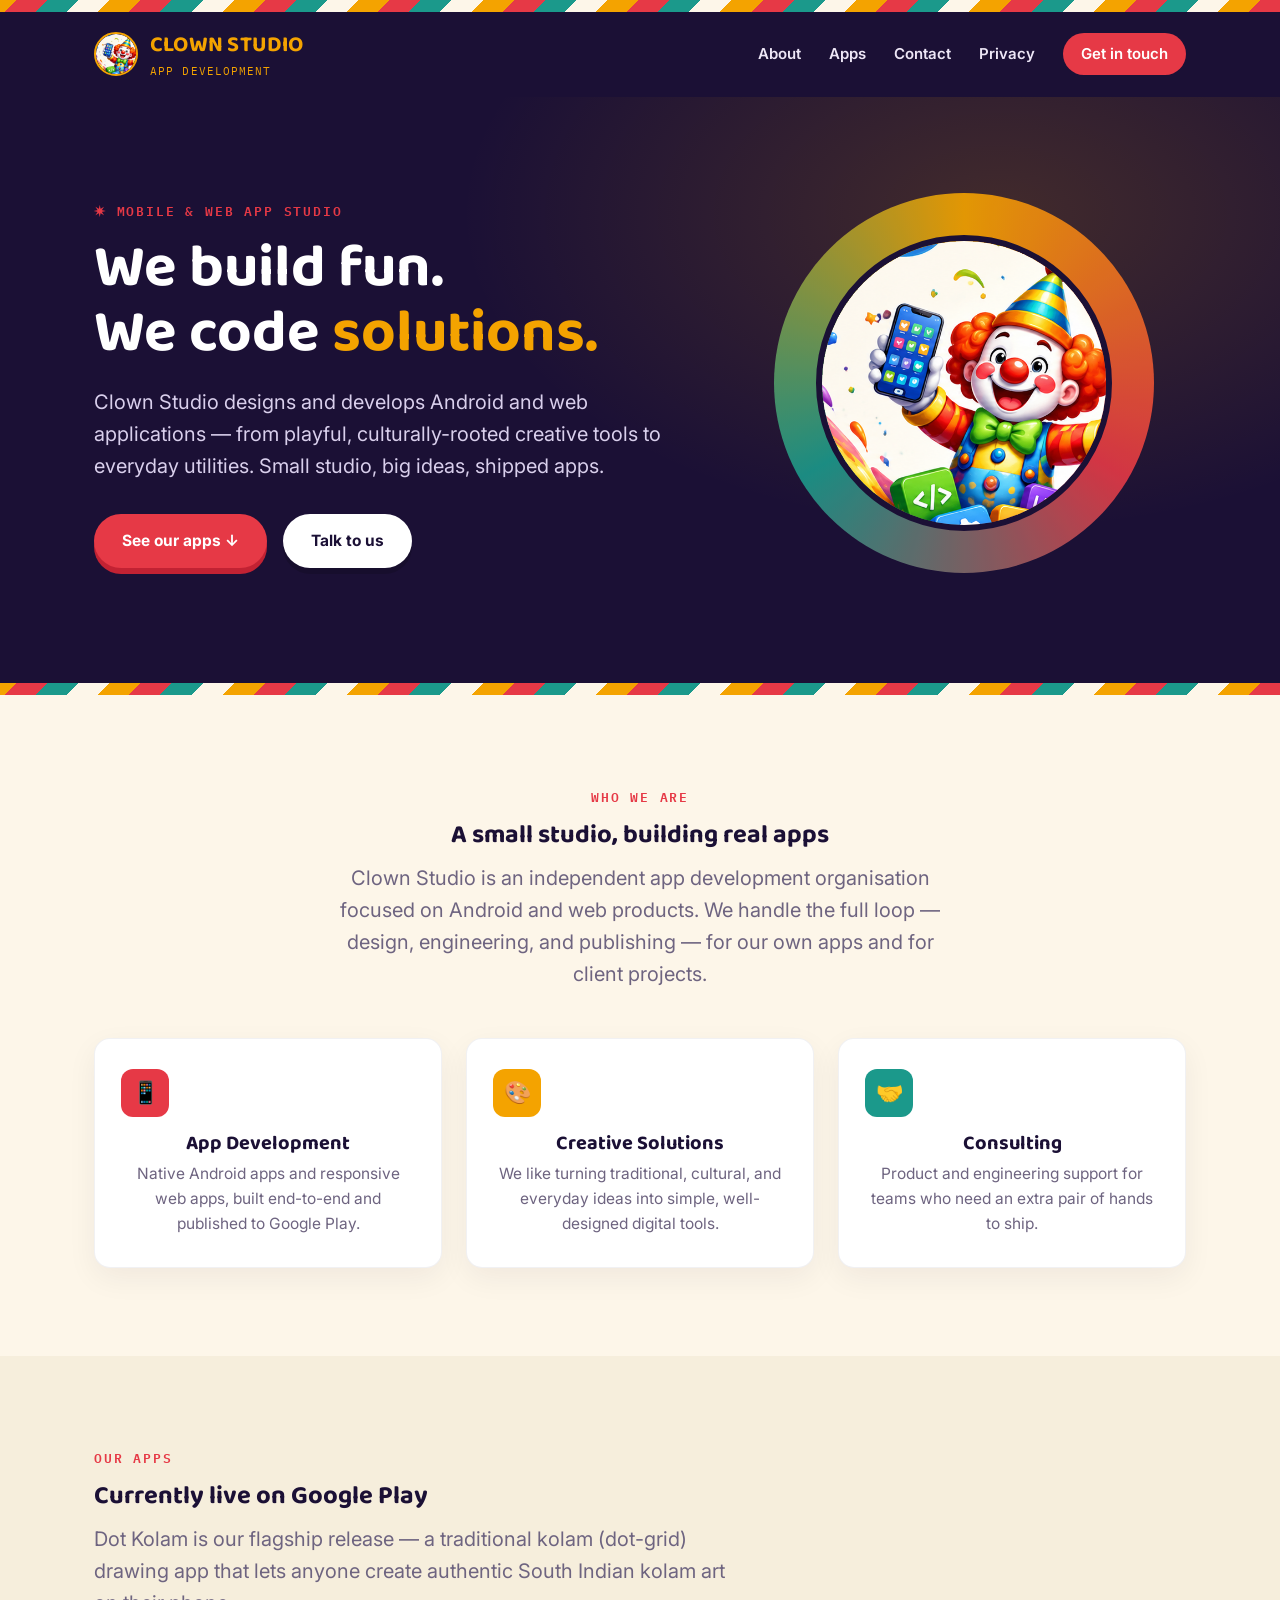
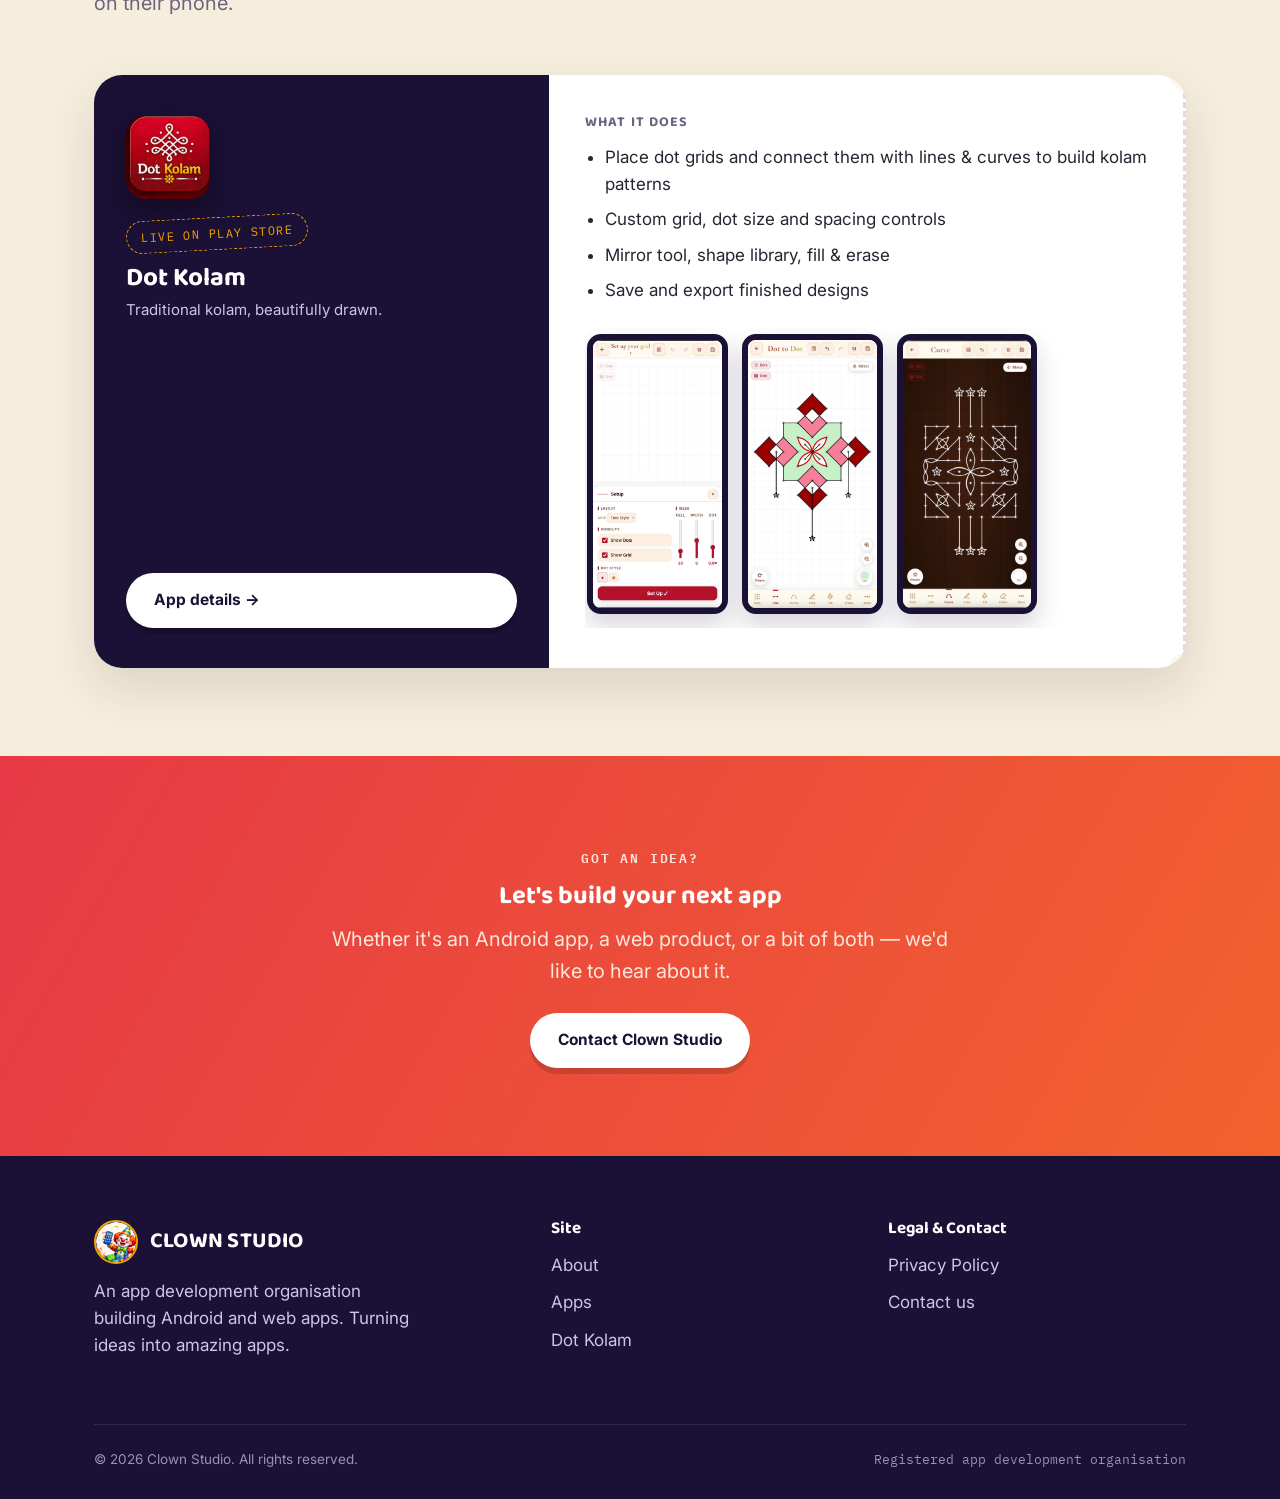
==== index.html @ ec915417 "Add files via upload" ====
<!doctype html>
<html lang="en">
<head>
<meta charset="UTF-8">
<meta name="viewport" content="width=device-width, initial-scale=1">
<title>Clown Studio — Android &amp; Web App Development</title>
<meta name="description" content="Clown Studio is an app development studio building Android and web apps, including Dot Kolam — a traditional kolam drawing app on Google Play.">
<link rel="icon" href="assets/img/favicon.png">
<link rel="preconnect" href="https://fonts.googleapis.com">
<link href="https://fonts.googleapis.com/css2?family=Baloo+2:wght@500;700;800&family=Inter:wght@400;500;600;700&family=IBM+Plex+Mono:wght@500;600&display=swap" rel="stylesheet">
<link rel="stylesheet" href="assets/css/style.css">
</head>
<body>

<header class="site-header">
  <div class="stripe-bar"></div>
  <div class="nav">
    <a class="brand" href="index.html" style="text-decoration:none;">
      <img src="assets/img/logo-icon.png" alt="Clown Studio logo">
      <span>
        <strong>Clown Studio</strong><br>
        <span>App Development</span>
      </span>
    </a>
    <button class="nav-toggle" aria-label="Toggle menu" onclick="document.querySelector('.links').classList.toggle('open')">☰</button>
    <nav class="links">
      <a href="index.html#about">About</a>
      <a href="index.html#apps">Apps</a>
      <a href="contact.html">Contact</a>
      <a href="privacy-policy.html">Privacy</a>
      <a class="cta" href="contact.html">Get in touch</a>
    </nav>
  </div>
</header>

<section class="hero">
  <div class="wrap">
    <div>
      <span class="eyebrow">✷ Mobile &amp; Web App Studio</span>
      <h1>We build fun.<br>We code <em>solutions.</em></h1>
      <p class="lede">Clown Studio designs and develops Android and web applications — from playful, culturally-rooted creative tools to everyday utilities. Small studio, big ideas, shipped apps.</p>
      <div class="btn-row">
        <a class="btn btn-primary" href="index.html#apps">See our apps ↓</a>
        <a class="btn btn-light" href="contact.html">Talk to us</a>
      </div>
    </div>
    <div class="spotlight">
      <img src="assets/img/logo-icon.png" alt="Clown Studio mascot">
    </div>
  </div>
</section>

<div class="stripe-bar"></div>

<section id="about">
  <div class="wrap center">
    <span class="eyebrow">Who we are</span>
    <h2>A small studio, building real apps</h2>
    <p class="lede">Clown Studio is an independent app development organisation focused on Android and web products. We handle the full loop — design, engineering, and publishing — for our own apps and for client projects.</p>

    <div class="grid-3">
      <div class="value-card">
        <div class="glyph g-red">📱</div>
        <h3>App Development</h3>
        <p>Native Android apps and responsive web apps, built end-to-end and published to Google Play.</p>
      </div>
      <div class="value-card">
        <div class="glyph g-gold">🎨</div>
        <h3>Creative Solutions</h3>
        <p>We like turning traditional, cultural, and everyday ideas into simple, well-designed digital tools.</p>
      </div>
      <div class="value-card">
        <div class="glyph g-teal">🤝</div>
        <h3>Consulting</h3>
        <p>Product and engineering support for teams who need an extra pair of hands to ship.</p>
      </div>
    </div>
  </div>
</section>

<section id="apps" style="background:#F6EEDC;">
  <div class="wrap">
    <span class="eyebrow">Our apps</span>
    <h2>Currently live on Google Play</h2>
    <p class="lede">Dot Kolam is our flagship release — a traditional kolam (dot-grid) drawing app that lets anyone create authentic South Indian kolam art on their phone.</p>

    <div class="ticket">
      <div class="ticket-stub">
        <div>
          <img class="app-icon" src="assets/img/dotkolam-icon.png" alt="Dot Kolam app icon">
          <span class="stamp">Live on Play Store</span>
          <h3>Dot Kolam</h3>
          <p>Traditional kolam, beautifully drawn.</p>
        </div>
        <a class="btn btn-light" href="app-dot-kolam.html">App details →</a>
      </div>
      <div class="ticket-divider"></div>
      <div class="ticket-body">
        <h4>What it does</h4>
        <ul>
          <li>Place dot grids and connect them with lines &amp; curves to build kolam patterns</li>
          <li>Custom grid, dot size and spacing controls</li>
          <li>Mirror tool, shape library, fill &amp; erase</li>
          <li>Save and export finished designs</li>
        </ul>
        <div class="shot-strip">
          <img src="assets/img/shot-4.jpg" alt="Dot Kolam app screenshot — floral kolam design">
          <img src="assets/img/shot-5.jpg" alt="Dot Kolam app screenshot — curve tool kolam design">
          <img src="assets/img/shot-1.jpg" alt="Dot Kolam app screenshot — grid setup screen">
        </div>
      </div>
    </div>
  </div>
</section>

<section class="cta-band">
  <div class="wrap center">
    <span class="eyebrow" style="color:#FFE6DA;">Got an idea?</span>
    <h2>Let's build your next app</h2>
    <p class="lede">Whether it's an Android app, a web product, or a bit of both — we'd like to hear about it.</p>
    <div class="btn-row">
      <a class="btn btn-light" href="contact.html">Contact Clown Studio</a>
    </div>
  </div>
</section>

<footer class="site-footer">
  <div class="wrap">
    <div class="footer-grid">
      <div>
        <a class="brand" href="index.html" style="text-decoration:none;">
          <img src="assets/img/logo-icon.png" alt="Clown Studio logo">
          <span><strong style="color:#fff;">Clown Studio</strong></span>
        </a>
        <p style="margin-top:14px; max-width:320px;">An app development organisation building Android and web apps. Turning ideas into amazing apps.</p>
      </div>
      <div>
        <h4>Site</h4>
        <ul>
          <li><a href="index.html#about">About</a></li>
          <li><a href="index.html#apps">Apps</a></li>
          <li><a href="app-dot-kolam.html">Dot Kolam</a></li>
        </ul>
      </div>
      <div>
        <h4>Legal &amp; Contact</h4>
        <ul>
          <li><a href="privacy-policy.html">Privacy Policy</a></li>
          <li><a href="contact.html">Contact us</a></li>
        </ul>
      </div>
    </div>
    <div class="footer-bottom">
      <span>© <span id="year"></span> Clown Studio. All rights reserved.</span>
      <span class="fine">Registered app development organisation</span>
    </div>
  </div>
</footer>

<script>
  document.getElementById('year').textContent = new Date().getFullYear();
</script>
</body>
</html>
---- assets/css/style.css ----
/* ============================================================
   Clown Studio — design tokens
   ============================================================ */
:root{
  --ink:      #1B1035;   /* deep backdrop */
  --ink-2:    #2A1B4D;
  --cream:    #FDF6E9;   /* page background */
  --paper:    #FFFFFF;
  --red:      #E63946;   /* primary accent / CTA */
  --red-dark: #C22233;
  --gold:     #F4A300;   /* secondary accent / stripes */
  --teal:     #1B998B;   /* tech / link accent */
  --charcoal: #2B2333;   /* body text */
  --muted:    #6E6480;

  --display: "Baloo 2", ui-rounded, "Segoe UI", sans-serif;
  --body:    "Inter", -apple-system, BlinkMacSystemFont, "Segoe UI", sans-serif;
  --mono:    "IBM Plex Mono", ui-monospace, SFMono-Regular, monospace;

  --radius-lg: 28px;
  --radius-md: 16px;
  --max: 1140px;
}

*,*::before,*::after{ box-sizing:border-box; }
html{ scroll-behavior:smooth; }
body{
  margin:0;
  background:var(--cream);
  color:var(--charcoal);
  font-family:var(--body);
  font-size:17px;
  line-height:1.6;
  -webkit-font-smoothing:antialiased;
}
img{ max-width:100%; display:block; }
a{ color:var(--teal); text-decoration:none; }
a:hover{ text-decoration:underline; }
h1,h2,h3,h4{
  font-family:var(--display);
  color:var(--ink);
  line-height:1.08;
  margin:0 0 .5em;
  font-weight:700;
}
p{ margin:0 0 1em; }
.wrap{ max-width:var(--max); margin:0 auto; padding:0 24px; }
section{ padding:88px 0; }
.eyebrow{
  font-family:var(--mono);
  font-size:13px;
  letter-spacing:.14em;
  text-transform:uppercase;
  color:var(--red);
  font-weight:600;
  display:inline-block;
  margin-bottom:14px;
}
.center{ text-align:center; }
.lede{ font-size:20px; color:var(--muted); max-width:640px; }
.center .lede{ margin-left:auto; margin-right:auto; }

:focus-visible{
  outline:3px solid var(--teal);
  outline-offset:3px;
}

/* ============================================================
   Tent-stripe divider — the recurring "big top" motif
   ============================================================ */
.stripe-bar{
  height:12px;
  background:repeating-linear-gradient(
    -45deg,
    var(--red) 0 22px,
    var(--gold) 22px 44px,
    var(--cream) 44px 66px,
    var(--teal) 66px 88px
  );
}

/* ============================================================
   Header / Nav
   ============================================================ */
header.site-header{
  background:var(--ink);
  color:var(--cream);
}
.nav{
  display:flex;
  align-items:center;
  justify-content:space-between;
  padding:16px 24px;
  max-width:var(--max);
  margin:0 auto;
}
.brand{
  display:flex;
  align-items:center;
  gap:12px;
  color:#fff;
}
.brand img{
  width:44px; height:44px; border-radius:50%;
  border:2px solid var(--gold);
}
.brand strong{
  font-family:var(--display);
  font-size:22px;
  letter-spacing:.01em;
}
.brand span{
  display:block;
  font-family:var(--mono);
  font-size:11px;
  letter-spacing:.1em;
  color:var(--gold);
  text-transform:uppercase;
}
nav.links{
  display:flex;
  gap:28px;
  align-items:center;
}
nav.links a{
  color:#EDE6F6;
  font-weight:600;
  font-size:15px;
}
nav.links a:hover{ color:var(--gold); text-decoration:none; }
nav.links a.cta{
  background:var(--red);
  color:#fff;
  padding:9px 18px;
  border-radius:999px;
}
nav.links a.cta:hover{ background:var(--red-dark); }

.nav-toggle{
  display:none;
  background:none;
  border:2px solid var(--gold);
  border-radius:8px;
  color:#fff;
  font-size:22px;
  padding:4px 10px;
  cursor:pointer;
}

@media(max-width:760px){
  .nav-toggle{ display:block; }
  nav.links{
    position:absolute;
    top:72px; left:0; right:0;
    background:var(--ink-2);
    flex-direction:column;
    align-items:flex-start;
    padding:18px 24px 26px;
    display:none;
    gap:16px;
    z-index:20;
  }
  nav.links.open{ display:flex; }
  .nav{ position:relative; }
}

/* ============================================================
   Buttons
   ============================================================ */
.btn{
  display:inline-flex;
  align-items:center;
  gap:8px;
  font-family:var(--body);
  font-weight:700;
  font-size:15.5px;
  padding:13px 26px;
  border-radius:999px;
  border:2px solid transparent;
  cursor:pointer;
  transition:transform .15s ease, box-shadow .15s ease;
}
.btn:hover{ transform:translateY(-2px); text-decoration:none; }
.btn-primary{ background:var(--red); color:#fff; box-shadow:0 6px 0 var(--red-dark); }
.btn-primary:hover{ box-shadow:0 8px 0 var(--red-dark); }
.btn-primary:active{ transform:translateY(2px); box-shadow:0 3px 0 var(--red-dark); }
.btn-ghost{ background:transparent; border-color:var(--ink); color:var(--ink); }
.btn-ghost:hover{ background:var(--ink); color:#fff; }
.btn-light{ background:#fff; color:var(--ink); box-shadow:0 6px 0 rgba(0,0,0,.15); }

/* ============================================================
   Hero — spotlight
   ============================================================ */
.hero{
  background:
    radial-gradient(ellipse 70% 90% at 78% 20%, rgba(244,163,0,.18), transparent 60%),
    var(--ink);
  color:#fff;
  padding:96px 0 110px;
  position:relative;
  overflow:hidden;
}
.hero .wrap{
  display:grid;
  grid-template-columns:1.15fr .85fr;
  gap:48px;
  align-items:center;
}
.hero h1{
  color:#fff;
  font-size:clamp(36px,5.2vw,60px);
  margin-bottom:20px;
}
.hero h1 em{
  font-style:normal;
  color:var(--gold);
}
.hero p.lede{ color:#D9CFEC; }
.hero .btn-row{ display:flex; gap:16px; margin-top:32px; flex-wrap:wrap; }

.spotlight{
  position:relative;
  width:100%;
  aspect-ratio:1/1;
  max-width:380px;
  margin:0 auto;
  display:flex;
  align-items:center;
  justify-content:center;
}
.spotlight::before{
  content:"";
  position:absolute; inset:0;
  border-radius:50%;
  background:conic-gradient(from 0deg, var(--gold), var(--red), var(--teal), var(--gold));
  filter:blur(0px);
  opacity:.9;
  animation:spin 18s linear infinite;
}
.spotlight img{
  position:relative;
  width:78%;
  border-radius:50%;
  border:6px solid var(--ink);
  z-index:1;
}
@keyframes spin{ to{ transform:rotate(360deg); } }
@media(prefers-reduced-motion:reduce){ .spotlight::before{ animation:none; } }

@media(max-width:860px){
  .hero .wrap{ grid-template-columns:1fr; text-align:center; }
  .hero .btn-row{ justify-content:center; }
  .spotlight{ order:-1; max-width:260px; }
}

/* ============================================================
   Value / info cards
   ============================================================ */
.grid-3{
  display:grid;
  grid-template-columns:repeat(3,1fr);
  gap:24px;
  margin-top:48px;
}
@media(max-width:820px){ .grid-3{ grid-template-columns:1fr; } }

.value-card{
  background:var(--paper);
  border-radius:var(--radius-md);
  padding:30px 26px;
  box-shadow:0 10px 30px rgba(27,16,53,.06);
  border:1px solid rgba(27,16,53,.06);
}
.value-card .glyph{
  width:48px;height:48px;
  border-radius:12px;
  display:flex;align-items:center;justify-content:center;
  font-size:22px;
  margin-bottom:16px;
  color:#fff;
}
.value-card h3{ font-size:20px; margin-bottom:8px; }
.value-card p{ color:var(--muted); margin:0; font-size:15.5px; }
.glyph.g-red{ background:var(--red); }
.glyph.g-gold{ background:var(--gold); }
.glyph.g-teal{ background:var(--teal); }

/* ============================================================
   Ticket card — signature element for app features
   ============================================================ */
.ticket{
  display:grid;
  grid-template-columns:1fr 1.4fr;
  background:var(--paper);
  border-radius:var(--radius-lg);
  box-shadow:0 20px 50px rgba(27,16,53,.12);
  overflow:hidden;
  margin-top:56px;
  position:relative;
}
.ticket-stub{
  background:var(--ink);
  color:#fff;
  padding:40px 32px;
  display:flex;
  flex-direction:column;
  justify-content:space-between;
  position:relative;
}
.ticket-stub .app-icon{
  width:84px; height:84px; border-radius:20px;
  box-shadow:0 10px 24px rgba(0,0,0,.35);
  margin-bottom:18px;
}
.ticket-stub .stamp{
  font-family:var(--mono);
  font-size:12px;
  letter-spacing:.12em;
  text-transform:uppercase;
  color:var(--gold);
  border:1px dashed var(--gold);
  border-radius:999px;
  padding:6px 14px;
  display:inline-block;
  width:fit-content;
  transform:rotate(-3deg);
}
.ticket-stub h3{ color:#fff; font-size:26px; margin:14px 0 6px; }
.ticket-stub p{ color:#CFC4E6; font-size:15px; }
.ticket-divider{
  position:absolute; top:0; bottom:0; right:0;
  width:0;
  border-right:3px dashed rgba(27,16,53,.15);
}
.ticket-divider::before,.ticket-divider::after{
  content:"";
  position:absolute; right:-14px;
  width:28px; height:28px;
  background:var(--cream);
  border-radius:50%;
}
.ticket-divider::before{ top:-14px; }
.ticket-divider::after{ bottom:-14px; }

.ticket-body{
  padding:40px 36px;
}
.ticket-body h4{ font-size:14px; text-transform:uppercase; letter-spacing:.08em; color:var(--muted); margin-bottom:14px; }
.ticket-body ul{ margin:0 0 24px; padding-left:20px; color:var(--charcoal); }
.ticket-body li{ margin-bottom:8px; }
.shot-strip{
  display:flex;
  gap:14px;
  overflow-x:auto;
  padding:6px 2px 14px;
  scrollbar-width:thin;
}
.shot-strip img{
  height:280px;
  width:auto;
  border-radius:14px;
  border:6px solid var(--ink);
  flex:0 0 auto;
  box-shadow:0 12px 26px rgba(27,16,53,.18);
}

@media(max-width:820px){
  .ticket{ grid-template-columns:1fr; }
  .ticket-divider{ display:none; }
  .shot-strip img{ height:220px; }
}

/* ============================================================
   CTA band
   ============================================================ */
.cta-band{
  background:linear-gradient(120deg, var(--red), #F2622E);
  color:#fff;
  text-align:center;
}
.cta-band h2{ color:#fff; }
.cta-band p{ color:#FFE6DA; }
.cta-band .btn-row{ display:flex; justify-content:center; gap:16px; margin-top:26px; flex-wrap:wrap; }

/* ============================================================
   Footer
   ============================================================ */
footer.site-footer{
  background:var(--ink);
  color:#CFC4E6;
  padding:64px 0 28px;
}
.footer-grid{
  display:grid;
  grid-template-columns:1.4fr 1fr 1fr;
  gap:40px;
}
@media(max-width:760px){ .footer-grid{ grid-template-columns:1fr; } }
footer h4{
  color:#fff;
  font-family:var(--display);
  font-size:17px;
  margin-bottom:14px;
}
footer a{ color:#CFC4E6; }
footer a:hover{ color:var(--gold); }
footer .brand{ margin-bottom:14px; }
footer .fine{ font-family:var(--mono); font-size:12.5px; color:#9C8FBB; }
footer ul{ list-style:none; margin:0; padding:0; }
footer li{ margin-bottom:10px; }
.footer-bottom{
  margin-top:48px;
  padding-top:24px;
  border-top:1px solid rgba(255,255,255,.1);
  display:flex;
  justify-content:space-between;
  flex-wrap:wrap;
  gap:12px;
  font-size:13.5px;
  color:#9C8FBB;
}

/* ============================================================
   Simple content pages (privacy / contact)
   ============================================================ */
.page-hero{
  background:var(--ink);
  color:#fff;
  padding:64px 0 56px;
}
.page-hero h1{ color:#fff; margin-bottom:10px; }
.page-hero p{ color:#D9CFEC; margin:0; }

.prose{ max-width:760px; }
.prose h2{ margin-top:40px; font-size:24px; }
.prose h3{ margin-top:24px; font-size:19px; }
.prose ul{ padding-left:22px; }
.prose li{ margin-bottom:8px; }
.callout{
  background:#FFF3E0;
  border:1px solid #F4D9A0;
  border-radius:var(--radius-md);
  padding:18px 22px;
  font-size:15px;
  color:#7A5A00;
  margin:28px 0;
}
.callout strong{ color:#5c4300; }

.contact-grid{
  display:grid;
  grid-template-columns:1fr 1fr;
  gap:24px;
  margin-top:40px;
}
@media(max-width:760px){ .contact-grid{ grid-template-columns:1fr; } }
.contact-card{
  background:var(--paper);
  border-radius:var(--radius-md);
  padding:28px;
  box-shadow:0 10px 30px rgba(27,16,53,.06);
  border:1px solid rgba(27,16,53,.06);
}
.contact-card .glyph{
  width:40px;height:40px;border-radius:10px;
  display:flex;align-items:center;justify-content:center;
  color:#fff; font-size:18px; margin-bottom:12px;
}
.contact-card h3{ font-size:17px; margin-bottom:6px; }
.contact-card p, .contact-card a{ font-size:15px; }
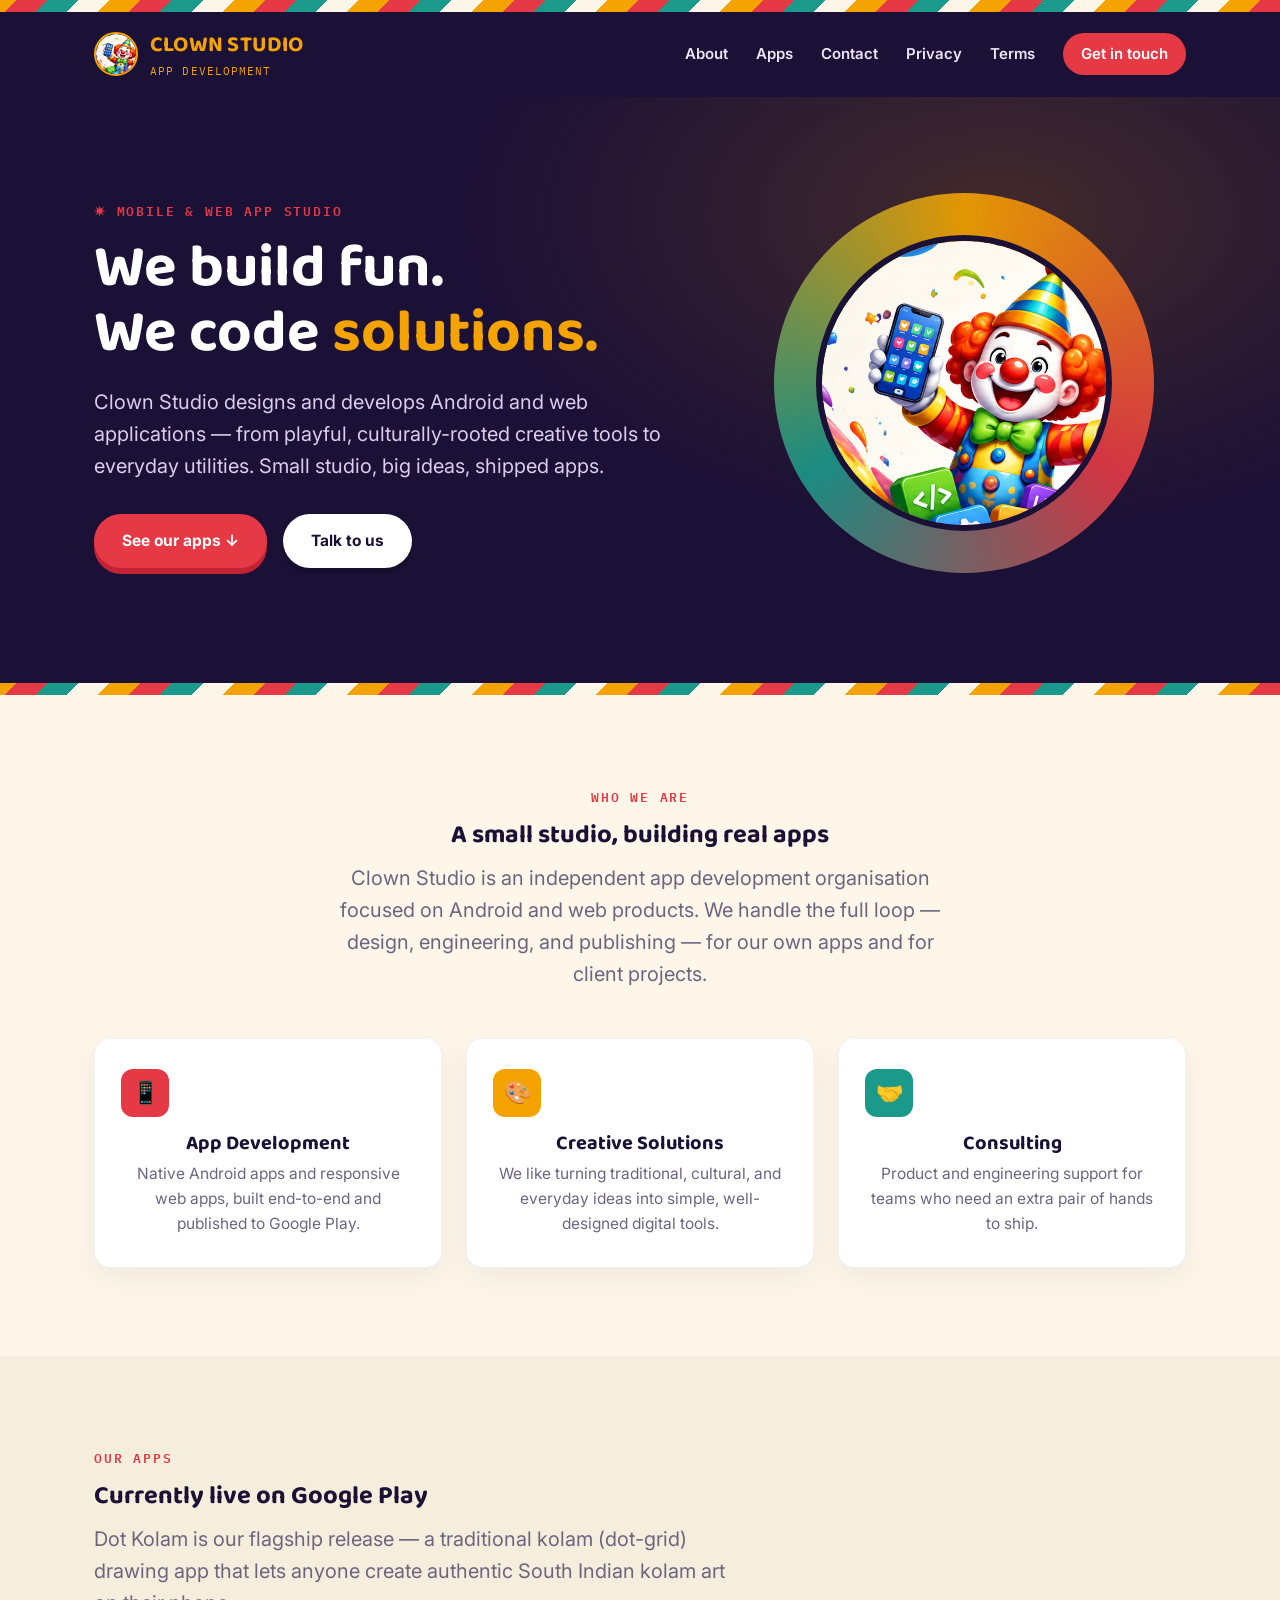
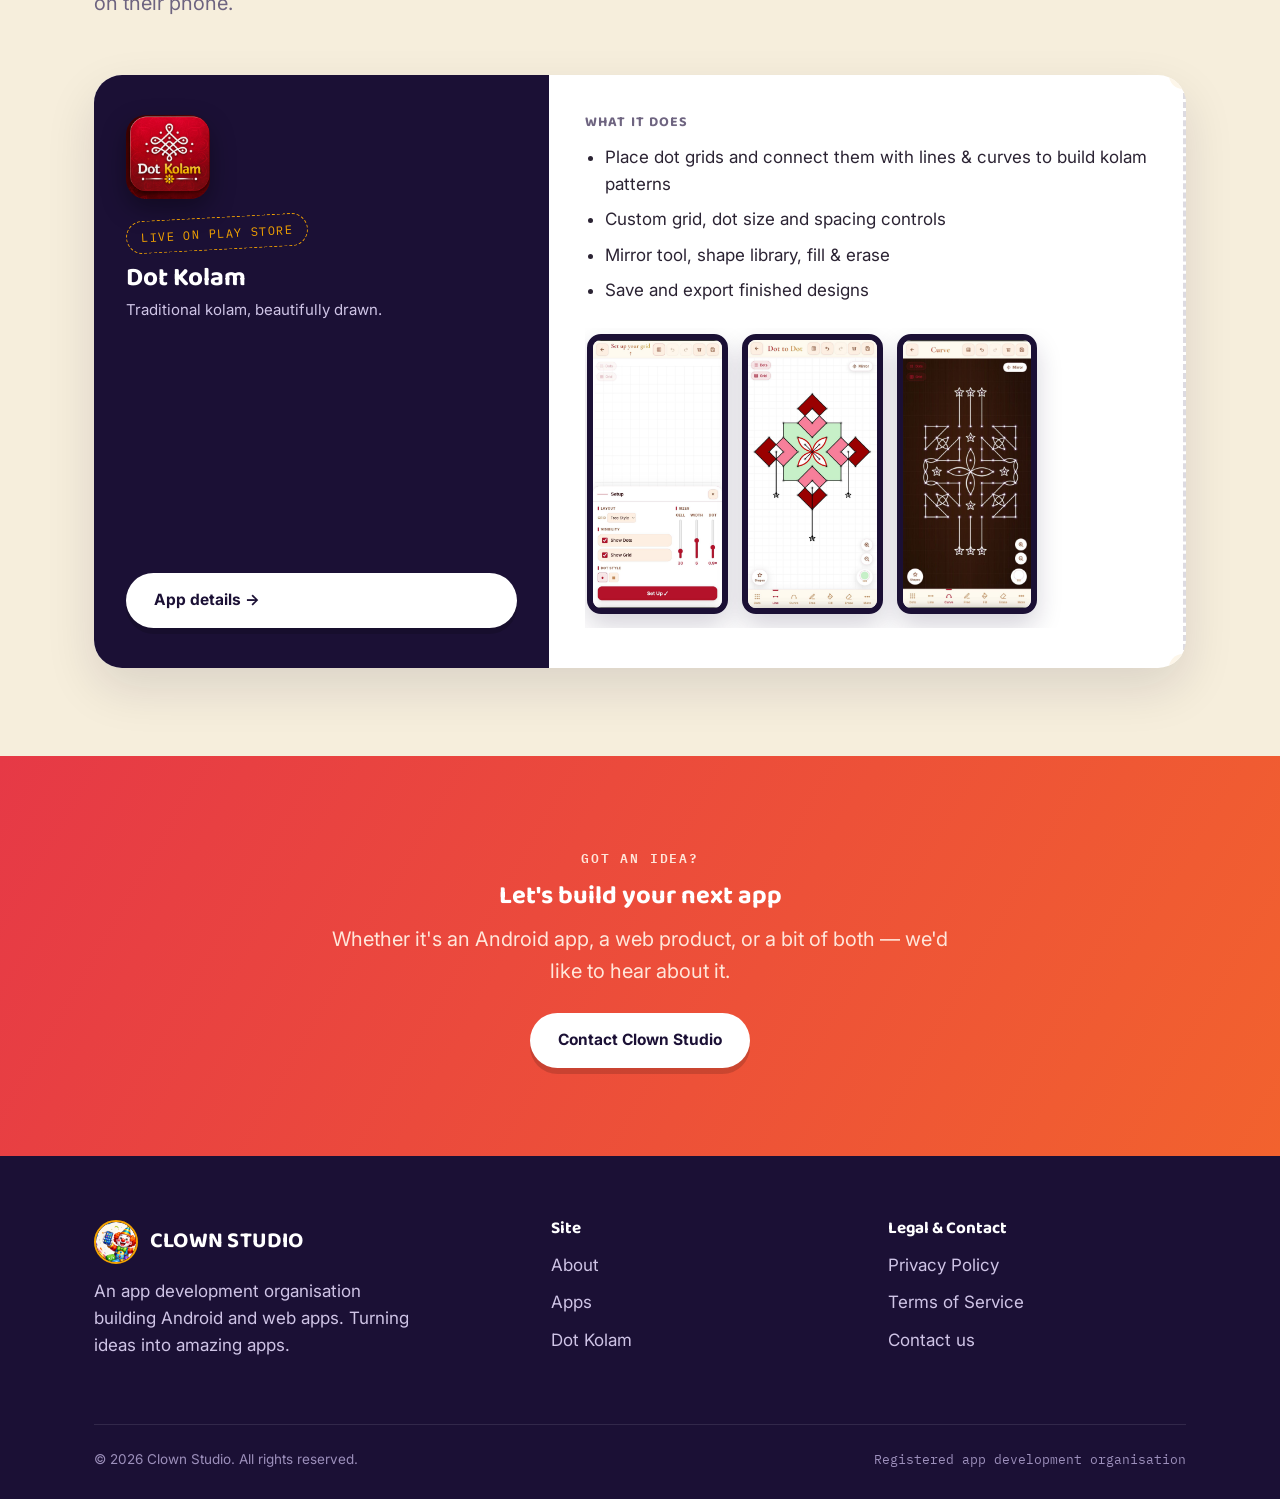
==== commit 4082d700: "Update index.html" ====
--- a/index.html
+++ b/index.html
@@ -5,6 +5,7 @@
 <meta name="viewport" content="width=device-width, initial-scale=1">
 <title>Clown Studio — Android &amp; Web App Development</title>
 <meta name="description" content="Clown Studio is an app development studio building Android and web apps, including Dot Kolam — a traditional kolam drawing app on Google Play.">
+<meta name="google-site-verification" content="JdS7uNrhBMkDQx6m_546HnyL5UmRKaP_om214lGP9nA" />
 <link rel="icon" href="assets/img/favicon.png">
 <link rel="preconnect" href="https://fonts.googleapis.com">
 <link href="https://fonts.googleapis.com/css2?family=Baloo+2:wght@500;700;800&family=Inter:wght@400;500;600;700&family=IBM+Plex+Mono:wght@500;600&display=swap" rel="stylesheet">
@@ -28,6 +29,7 @@
       <a href="index.html#apps">Apps</a>
       <a href="contact.html">Contact</a>
       <a href="privacy-policy.html">Privacy</a>
+      <a href="terms-of-service.html">Terms</a>
       <a class="cta" href="contact.html">Get in touch</a>
     </nav>
   </div>
@@ -146,6 +148,7 @@
         <h4>Legal &amp; Contact</h4>
         <ul>
           <li><a href="privacy-policy.html">Privacy Policy</a></li>
+          <li><a href="terms-of-service.html">Terms of Service</a></li>
           <li><a href="contact.html">Contact us</a></li>
         </ul>
       </div>
